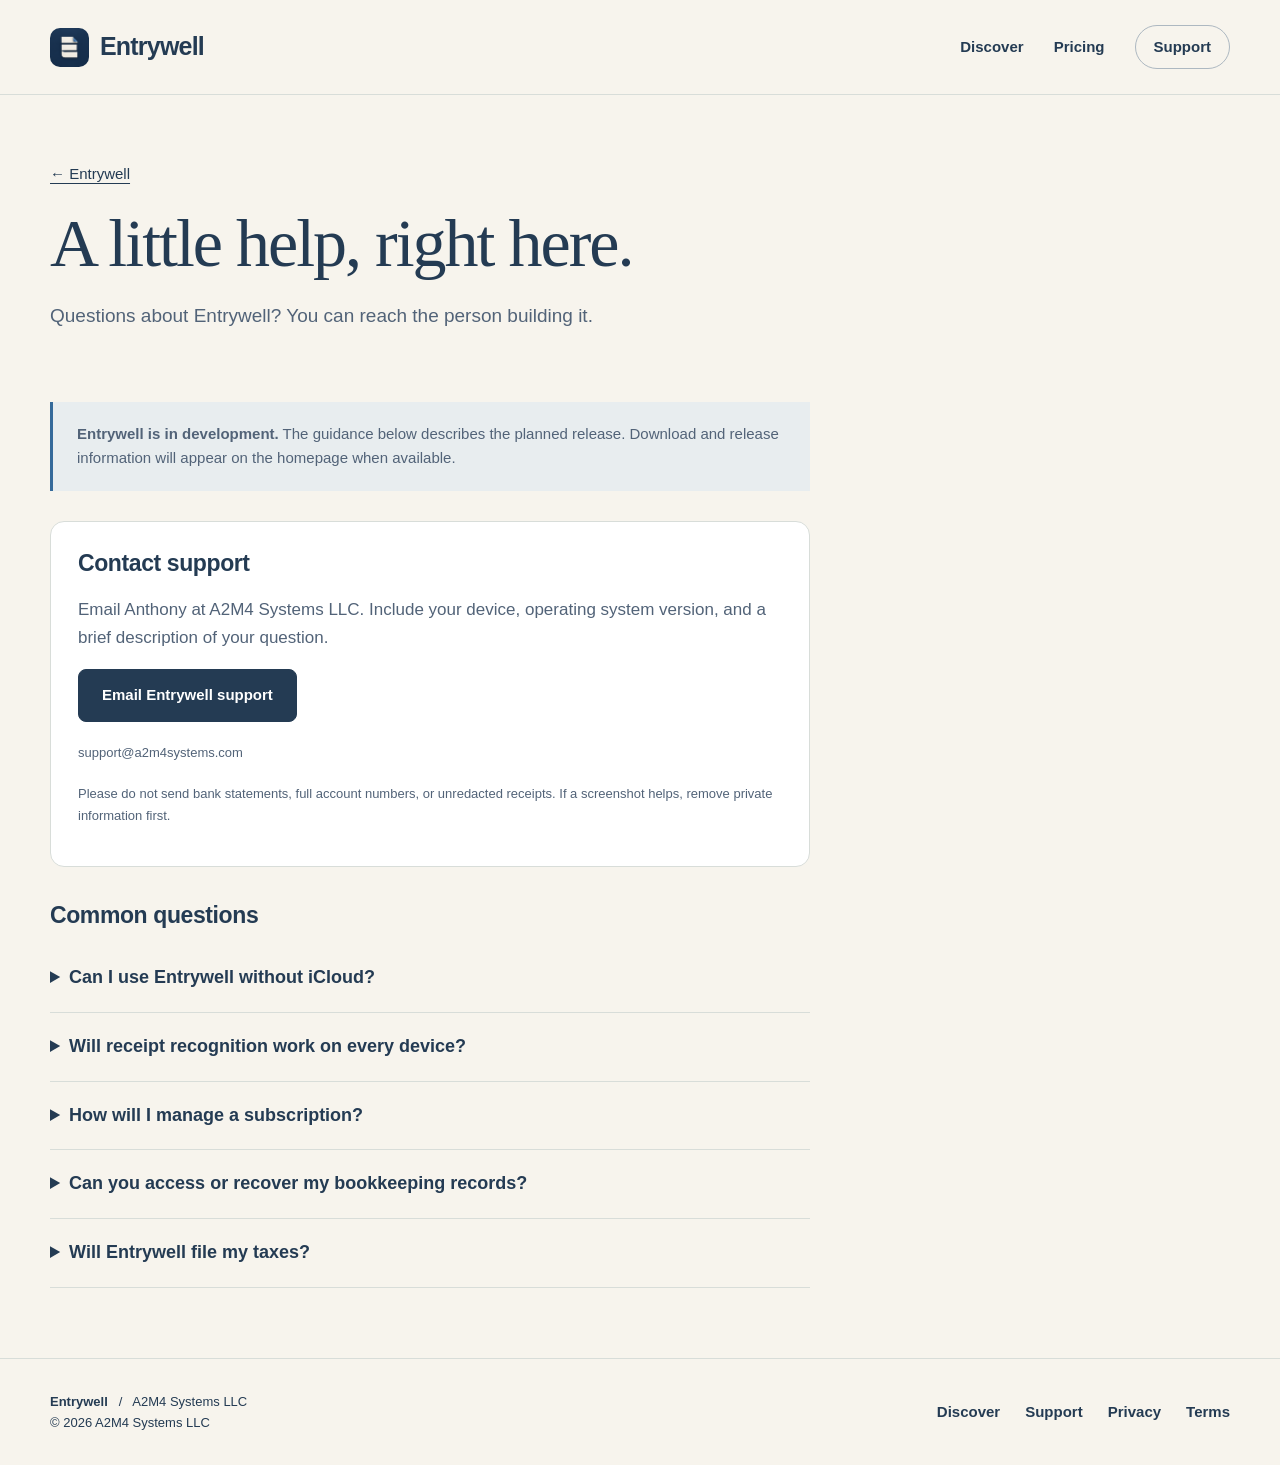
==== docs/support/index.html @ 31b5412d "scaffold repo" ====
<!doctype html>
<html lang="en"><head><meta charset="utf-8"><meta name="viewport" content="width=device-width, initial-scale=1"><title>A little help, right here. | Entrywell</title><meta name="description" content="Questions about Entrywell? You can reach the person building it."><meta name="theme-color" content="#243b53"><link rel="canonical" href="https://entrywell.app/support/"><meta property="og:type" content="website"><meta property="og:title" content="A little help, right here. | Entrywell"><meta property="og:description" content="Questions about Entrywell? You can reach the person building it."><meta property="og:url" content="https://entrywell.app/support/"><link rel="icon" href="../assets/favicon.svg" type="image/svg+xml"><link rel="stylesheet" href="../assets/styles.css"></head><body><a class="skip" href="#main">Skip to content</a><header><div class="wrap nav"><a class="brand" href="../" aria-label="Entrywell home"><img src="../assets/entrywell-icon.png" alt="" width="39" height="39">Entrywell</a><nav aria-label="Main navigation"><a class="desktop-link" href="../marketing/">Discover</a><a class="desktop-link" href="../#pricing">Pricing</a><a class="nav-support" href="../support/">Support</a></nav></div></header><main id="main" class="wrap"><div class="subhero"><a class="back" href="../">← Entrywell</a><h1>A little help, right here.</h1><p class="lead">Questions about Entrywell? You can reach the person building it.</p></div><article class="article"><div class="notice"><p><strong>Entrywell is in development.</strong> The guidance below describes the planned release. Download and release information will appear on the homepage when available.</p></div><div class="contact-card"><h2>Contact support</h2><p>Email Anthony at A2M4 Systems LLC. Include your device, operating system version, and a brief description of your question.</p><a class="button" href="mailto:support@a2m4systems.com?subject=Entrywell%20support">Email Entrywell support</a><p class="fine">support@a2m4systems.com</p><p class="fine">Please do not send bank statements, full account numbers, or unredacted receipts. If a screenshot helps, remove private information first.</p></div><h2>Common questions</h2><details><summary>Can I use Entrywell without iCloud?</summary><p>The planned app supports local-only use when iCloud is unavailable. Sync depends on your Apple account, connection, and available iCloud storage.</p></details><details><summary>Will receipt recognition work on every device?</summary><p>Receipt scanning and language-model extraction have different device requirements. The planned fallback parser handles basic receipt details when the on-device language model is unavailable. Review extracted amounts and categories before relying on them.</p></details><details><summary>How will I manage a subscription?</summary><p>Subscriptions will be managed through your Apple account. On iPhone or iPad, open Settings, tap your name, then Subscriptions. See <a href="https://support.apple.com/118428">Apple’s subscription cancellation guide</a> for help.</p></details><details><summary>Can you access or recover my bookkeeping records?</summary><p>The planned architecture does not give A2M4 Systems LLC access to your app ledger or iCloud records. Support cannot restore records you delete. Keep exports of important business records.</p></details><details><summary>Will Entrywell file my taxes?</summary><p>No. Entrywell is being built to organize records and prepare exports. Estimates and categories should be reviewed with your accountant for your circumstances.</p></details></article></main><footer><div class="wrap footer-inner"><div><span class="footer-brand">Entrywell</span> &nbsp; / &nbsp; A2M4 Systems LLC<br>© 2026 A2M4 Systems LLC</div><nav class="footer-links" aria-label="Footer navigation"><a href="../marketing/">Discover</a><a href="../support/">Support</a><a href="../privacy/">Privacy</a><a href="../terms/">Terms</a></nav></div></footer></body></html>
---- docs/assets/styles.css ----
@charset "UTF-8";
:root{--ink:#243b53;--paper:#f7f4ed;--blue:#356a9a;--brass:#c49a57;--slate:#526378;--line:#d8ddd9;--white:#fff;--green:#237153;--serif:Georgia,'Times New Roman',serif}*{box-sizing:border-box}html{scroll-behavior:smooth;scroll-padding-top:100px}body{margin:0;background:var(--paper);color:var(--ink);font:17px/1.65 -apple-system,BlinkMacSystemFont,'Segoe UI',sans-serif}a{color:inherit;text-underline-offset:4px}button,a{-webkit-tap-highlight-color:transparent}a:focus-visible,summary:focus-visible{outline:3px solid var(--blue);outline-offset:5px}img{max-width:100%;display:block}.wrap{width:min(1180px,calc(100% - 64px));margin:auto}.skip{position:fixed;top:-100px;background:white;padding:12px;z-index:99}.skip:focus{top:8px}header{border-bottom:1px solid var(--line)}.nav{display:flex;align-items:center;justify-content:space-between;gap:24px;min-height:94px}.brand{display:inline-flex;align-items:center;gap:11px;font-size:25px;font-weight:750;text-decoration:none;letter-spacing:-.8px}.brand img{width:39px;height:39px;border-radius:10px}nav{display:flex;align-items:center;gap:30px;font-size:15px;font-weight:600}nav a{text-decoration:none}nav a:hover{color:var(--blue)}.nav-support{border:1px solid #adb8c1;padding:9px 18px;border-radius:30px}.eyebrow{font-size:12px;letter-spacing:2.2px;font-weight:750;text-transform:uppercase;color:var(--slate)}.hero{display:grid;grid-template-columns:1.05fr 1fr;gap:70px;align-items:center;padding:70px 0 74px}.hero h1{font:normal clamp(56px,6.1vw,83px)/1.04 var(--serif);letter-spacing:-3.3px;margin:24px 0}.hero h1 em{color:var(--blue);font-weight:normal}.lead{font-size:19px;line-height:1.75;color:var(--slate);max-width:440px}.button{display:inline-flex;align-items:center;justify-content:center;border-radius:8px;padding:13px 23px;min-height:50px;text-decoration:none;font-weight:650;font-size:15px;background:var(--ink);color:white;border:1px solid var(--ink)}.button:hover{background:var(--blue)}.button.light{background:var(--paper);color:var(--ink);border-color:var(--paper)}.hero-actions{display:flex;align-items:center;gap:24px;margin:29px 0 18px}.text-link{font-size:15px;font-weight:650}.availability{font-size:13px;color:var(--slate)}.hero-visual{position:relative;padding:32px 48px 27px;background:#e6ebea;border-radius:100px 100px 20px 20px;min-width:0}.preview-label{text-align:center;font-size:12px;color:var(--slate);margin-top:15px;letter-spacing:.4px}.phone{max-width:330px;margin:auto;background:#fbfaf7;border:7px solid #253647;border-radius:43px;padding:15px 19px 13px;box-shadow:0 25px 40px #243b531f;color:#162d40;font-size:13px;position:relative}.phone-top{display:flex;align-items:center;justify-content:space-between;height:27px;padding:0 4px;font-size:11px;font-weight:750}.island{background:#172b3c;width:81px;height:22px;border-radius:20px}.phone-business{display:flex;align-items:center;gap:8px;margin-top:22px;font-size:12px}.phone-business img{width:22px;border-radius:6px}.phone h2{font-size:30px;margin:10px 0 15px;letter-spacing:-1px}.summary{background:var(--ink);color:white;padding:16px;border-radius:13px}.summary-top{display:flex;justify-content:space-between;font-size:11px;color:#d1dfec}.money{font-size:33px;font-weight:650;letter-spacing:-1px;font-variant-numeric:tabular-nums;line-height:1.3;margin:5px 0 10px}.summary-bottom{display:flex;justify-content:space-between;border-top:1px solid #ffffff29;padding-top:11px;font-size:11px;color:#e1e7ee}.summary-bottom strong{display:block;color:white;font-size:13px}.transactions-title{display:flex;align-items:center;justify-content:space-between;margin:20px 0 9px;font-size:14px;font-weight:700}.transactions-title small{font-weight:400;font-size:10px;color:var(--slate)}.transaction{display:grid;grid-template-columns:30px 1fr auto;gap:8px;align-items:center;padding:14px 0;border-bottom:1px solid #e5e8e7}.transaction-icon{width:28px;height:30px;display:grid;place-items:center;background:#e7edf0;border-radius:8px;color:var(--blue);font-size:15px}.transaction strong{font-size:11px;display:block}.transaction small{display:block;font-size:10px;color:var(--slate)}.transaction-amount{text-align:right;font-variant-numeric:tabular-nums}.transaction .income{color:var(--green)}.phone-scan{margin:16px 0;background:var(--blue);color:white;padding:10px;border-radius:9px;text-align:center;font-size:12px;font-weight:650}.phone-tabs{display:flex;justify-content:space-between;font-size:9px;color:var(--slate);padding:2px 0 6px}.phone-tabs span:first-child{color:var(--blue);font-weight:700}.home-indicator{height:4px;width:91px;background:#243b53;border-radius:3px;margin:7px auto 0}.floating-note{position:absolute;right:-15px;bottom:110px;background:var(--paper);border:1px solid white;border-radius:12px;padding:17px 22px;box-shadow:0 12px 22px #243b5317;font-size:12px;max-width:180px}.floating-note strong{display:block;font-size:23px;line-height:1.3}.floating-note small{font-size:11px;color:var(--slate)}.principles{display:grid;grid-template-columns:repeat(3,1fr);border-top:1px solid var(--line);border-bottom:1px solid var(--line);padding:25px 0;gap:25px;font-size:14px}.principles div{display:flex;align-items:center;gap:12px}.principles b{font-size:13px;color:var(--blue);border:1px solid #bdcbd6;border-radius:50%;width:28px;height:28px;display:grid;place-items:center;font-weight:400}.section{padding:90px 0}.section-heading{display:flex;justify-content:space-between;align-items:end;gap:45px;margin-bottom:40px}.section h2,.closing h2{font:normal clamp(35px,4vw,49px)/1.15 var(--serif);letter-spacing:-1.4px;margin:14px 0}.section-heading p{max-width:365px;color:var(--slate);font-size:16px}.features{display:grid;grid-template-columns:repeat(3,1fr);gap:35px}.feature{border-top:2px solid var(--line);padding-top:24px}.feature-number{font:italic 24px var(--serif);color:var(--blue)}.feature h3{font-size:21px;letter-spacing:-.5px;margin:19px 0 10px}.feature p{color:var(--slate);font-size:16px;margin:0}.privacy-band{background:var(--ink);color:var(--paper);border-radius:19px;padding:55px;display:grid;grid-template-columns:1fr 1fr;gap:65px;align-items:center}.privacy-band .eyebrow{color:#c4d2df}.privacy-band h2{font:normal 43px/1.2 var(--serif);letter-spacing:-1px;margin:13px 0}.privacy-band p{color:#d1dce6;font-size:16px}.privacy-band a{color:var(--paper);font-size:15px}.privacy-list{list-style:none;padding:0;margin:0}.privacy-list li{padding:16px 0;border-bottom:1px solid #ffffff26;font-size:16px}.privacy-list li:last-child{border:0}.privacy-list span{display:block;font-size:14px;color:#c4d2df;margin-top:3px}.pricing-grid{display:grid;grid-template-columns:1fr 1fr;gap:24px}.price-card{border:1px solid var(--line);border-radius:16px;background:#ffffff75;padding:32px}.price-card.pro{border-color:var(--ink);background:white}.price-top{display:flex;align-items:center;justify-content:space-between}.price-card h3{margin:0;font-size:23px}.badge{font-size:11px;text-transform:uppercase;letter-spacing:1px;color:var(--blue);background:#e9eff3;padding:5px 9px;border-radius:4px}.price{font-size:44px;font-weight:650;letter-spacing:-2px;line-height:1.2;margin:19px 0 8px}.price span{font-size:16px;color:var(--slate);font-weight:400;letter-spacing:0}.price-description{font-size:15px;color:var(--slate);margin:0 0 22px}.price-card ul{padding-left:20px;font-size:16px;margin-bottom:0}.price-card li{margin:8px 0}.fine{font-size:13px;color:var(--slate);margin-top:20px}.faq{max-width:800px}.faq h2{margin-bottom:30px}details{border-bottom:1px solid var(--line);padding:20px 0}summary{font-size:18px;cursor:pointer;font-weight:600}details p{color:var(--slate);font-size:16px;margin-bottom:0}.closing{border-top:1px solid var(--line);text-align:center;padding:60px 0 70px}.closing p{color:var(--slate)}footer{border-top:1px solid var(--line);padding:32px 0;font-size:13px}.footer-inner{display:flex;justify-content:space-between;align-items:center;gap:24px}.footer-brand{font-weight:650}.footer-links{display:flex;gap:25px;flex-wrap:wrap}.footer-links a{text-decoration:none}.subhero{padding:65px 0 40px;max-width:820px}.subhero h1{font:normal clamp(45px,6vw,68px)/1.08 var(--serif);letter-spacing:-2px;margin:19px 0}.subhero .lead{max-width:690px}.article{max-width:760px;padding-bottom:70px}.article h2{font-size:23px;line-height:1.3;margin:34px 0 13px;letter-spacing:-.4px}.article p,.article li{color:var(--slate)}.article .notice{background:#e8edef;border-left:3px solid var(--blue);padding:20px 24px;margin:10px 0 30px;font-size:15px}.article .notice p{margin:0}.contact-card{border:1px solid var(--line);border-radius:14px;padding:27px;background:white;margin:25px 0}.contact-card h2{margin-top:0}.contact-card a{overflow-wrap:anywhere}.article details{padding:19px 0}.article details h2{margin:15px 0;font-size:19px}.article ul{padding-left:22px}.date{font-size:13px;color:var(--slate)}.back{font-size:15px}.error{padding:100px 0;min-height:60vh}.error h1{font:normal 55px var(--serif)}
@media(min-width:1450px){.hero{padding-top:90px;padding-bottom:90px}}@media(max-width:950px){.hero{gap:35px}.hero-visual{padding:25px 22px}.hero h1{font-size:61px}.floating-note{right:-8px;bottom:97px;padding:13px}.privacy-band{gap:35px;padding:40px}.features{gap:23px}.hero-actions{gap:15px;flex-wrap:wrap}}@media(max-width:700px){.wrap{width:calc(100% - 38px)}.nav{min-height:80px;gap:15px}.brand{font-size:23px}.brand img{width:34px;height:34px}nav{gap:17px;font-size:14px}nav .desktop-link{display:none}.nav-support{padding:7px 14px}.hero{grid-template-columns:1fr;padding:43px 0 40px;gap:33px}.hero h1{font-size:60px;letter-spacing:-2.5px;margin:20px 0}.lead{font-size:18px}.hero-actions{margin-top:24px}.hero-visual{max-width:440px;width:100%;margin:auto;padding:27px 35px 18px;border-radius:65px 65px 16px 16px}.phone{max-width:310px}.floating-note{right:0;bottom:112px;padding:12px 14px}.principles{grid-template-columns:1fr;gap:15px;padding:23px 0}.section{padding:55px 0}.section-heading{display:block;margin-bottom:30px}.section-heading p{max-width:100%}.features{grid-template-columns:1fr;gap:30px}.feature h3{margin:10px 0}.privacy-band{grid-template-columns:1fr;gap:15px;padding:29px 24px;border-radius:13px}.privacy-band h2{font-size:36px}.pricing-grid{grid-template-columns:1fr}.price-card{padding:26px}.footer-inner{align-items:start;flex-direction:column;gap:17px}.footer-links{gap:23px}.closing{padding:43px 0}.subhero{padding:42px 0 23px}.subhero h1{font-size:49px}.article{padding-bottom:45px}.article .notice{padding:17px}.section h2{font-size:37px}.contact-card{padding:23px}.hero .eyebrow{font-size:11px;letter-spacing:1.7px}}@media(prefers-reduced-motion:reduce){html{scroll-behavior:auto}}@media print{header,footer,.hero-visual,.hero-actions{display:none}body{background:white;color:black}.wrap{width:100%}.article{max-width:none}a{color:black}}
.marketing-brand{text-align:center;padding:45px 30px;border:1px solid var(--line);border-radius:22px;background:#ecefeb}.marketing-brand img{width:min(100%,280px);height:auto;border-radius:24%;margin:auto;box-shadow:0 24px 40px #243b5326}.marketing-brand p{font:normal 26px var(--serif);margin:32px 0 10px}.marketing-brand span{font-size:11px;letter-spacing:2px;color:var(--slate)}.workflow{padding-top:10px}.workflow-row{display:grid;grid-template-columns:45px 1fr 230px;gap:30px;border-top:1px solid var(--line);padding:27px 0}.workflow-row>span{font:italic 24px var(--serif);color:var(--blue);padding-top:4px}.workflow-row h3{margin:0;font-size:23px}.workflow-row p{font-size:16px;color:var(--slate);max-width:610px}.workflow-aside{border-left:2px solid var(--brass);padding-left:24px;font-family:var(--serif);font-style:italic;align-self:center}.workflow h2{margin-bottom:37px}@media(max-width:700px){.workflow-row{grid-template-columns:28px 1fr;gap:16px}.workflow-aside{grid-column:2;margin:0}.marketing-brand{padding:35px 20px}.marketing-brand img{width:220px}}
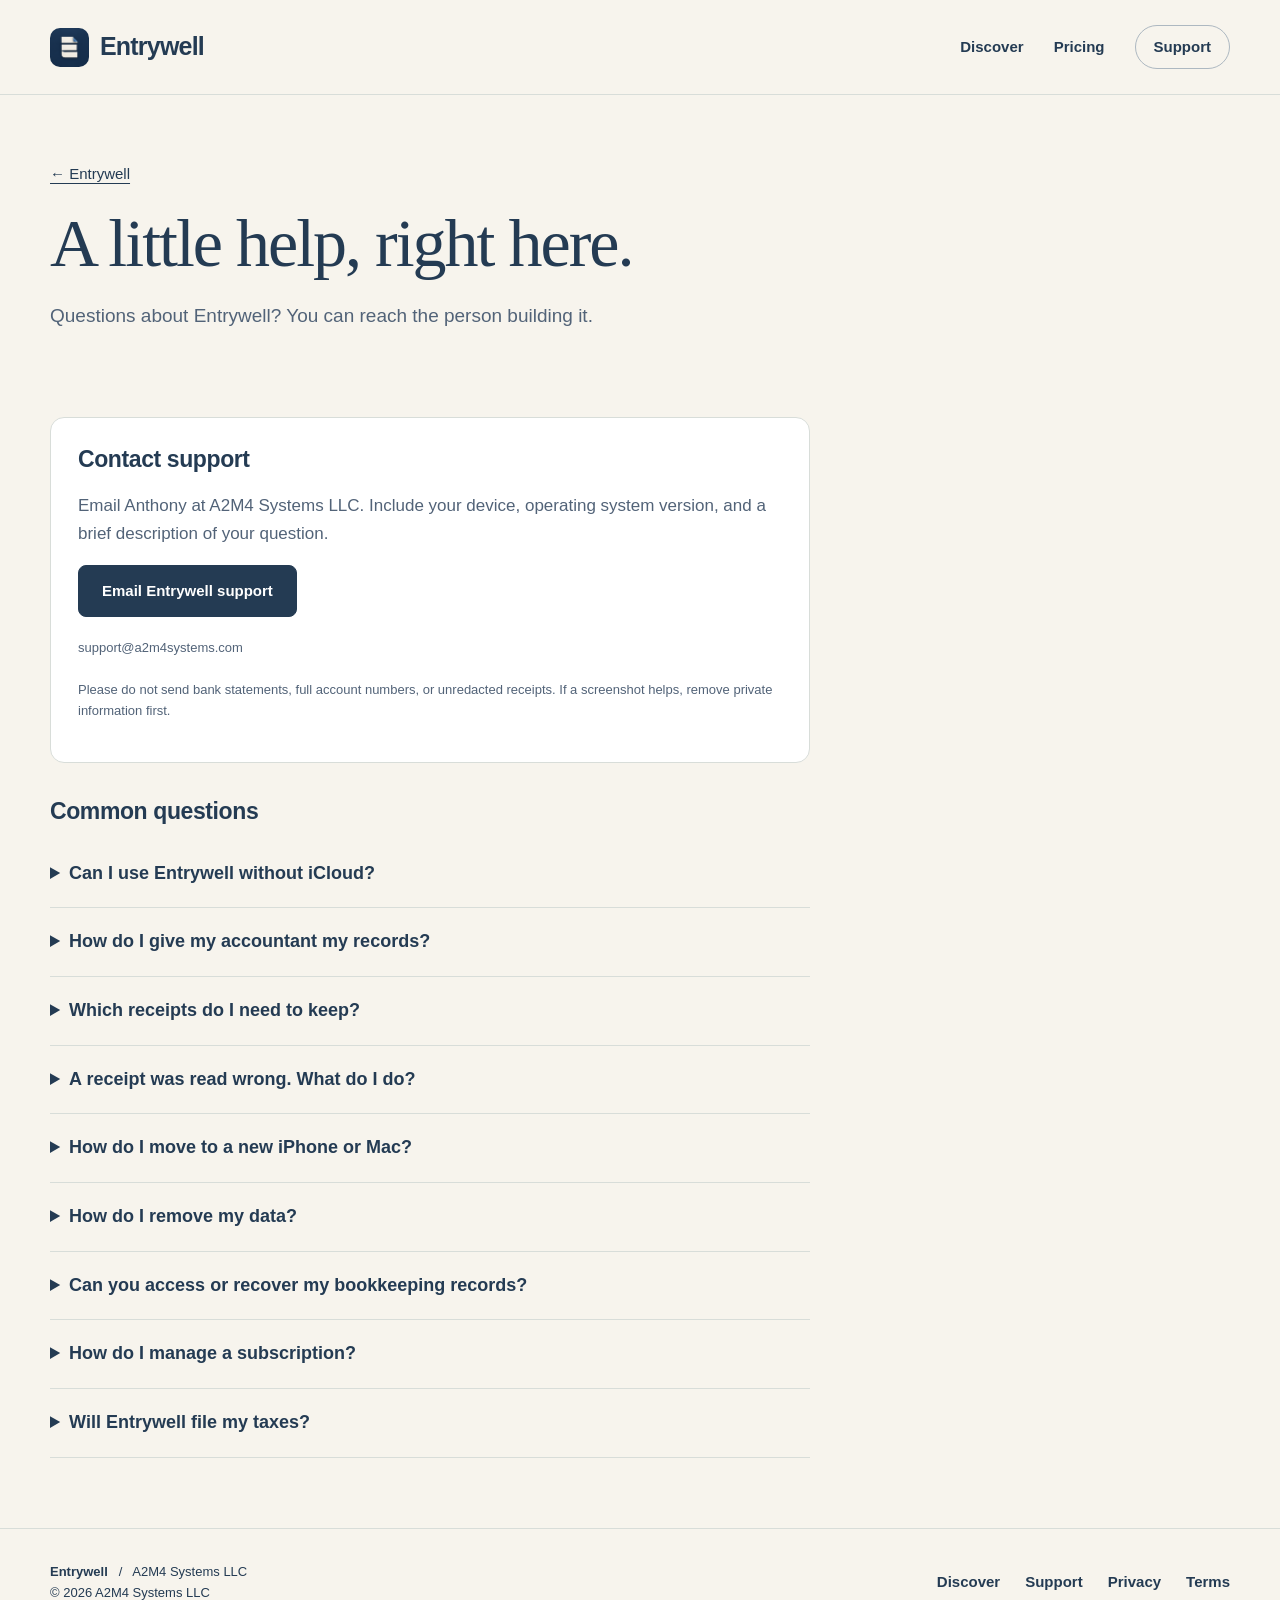
==== commit b42e10d9: "Describe the shipping app on the privacy and support pages Replace planned/in-development wording wi" ====
--- a/docs/support/index.html
+++ b/docs/support/index.html
@@ -1,2 +1,12 @@
 <!doctype html>
-<html lang="en"><head><meta charset="utf-8"><meta name="viewport" content="width=device-width, initial-scale=1"><title>A little help, right here. | Entrywell</title><meta name="description" content="Questions about Entrywell? You can reach the person building it."><meta name="theme-color" content="#243b53"><link rel="canonical" href="https://entrywell.app/support/"><meta property="og:type" content="website"><meta property="og:title" content="A little help, right here. | Entrywell"><meta property="og:description" content="Questions about Entrywell? You can reach the person building it."><meta property="og:url" content="https://entrywell.app/support/"><link rel="icon" href="../assets/favicon.svg" type="image/svg+xml"><link rel="stylesheet" href="../assets/styles.css"></head><body><a class="skip" href="#main">Skip to content</a><header><div class="wrap nav"><a class="brand" href="../" aria-label="Entrywell home"><img src="../assets/entrywell-icon.png" alt="" width="39" height="39">Entrywell</a><nav aria-label="Main navigation"><a class="desktop-link" href="../marketing/">Discover</a><a class="desktop-link" href="../#pricing">Pricing</a><a class="nav-support" href="../support/">Support</a></nav></div></header><main id="main" class="wrap"><div class="subhero"><a class="back" href="../">← Entrywell</a><h1>A little help, right here.</h1><p class="lead">Questions about Entrywell? You can reach the person building it.</p></div><article class="article"><div class="notice"><p><strong>Entrywell is in development.</strong> The guidance below describes the planned release. Download and release information will appear on the homepage when available.</p></div><div class="contact-card"><h2>Contact support</h2><p>Email Anthony at A2M4 Systems LLC. Include your device, operating system version, and a brief description of your question.</p><a class="button" href="mailto:support@a2m4systems.com?subject=Entrywell%20support">Email Entrywell support</a><p class="fine">support@a2m4systems.com</p><p class="fine">Please do not send bank statements, full account numbers, or unredacted receipts. If a screenshot helps, remove private information first.</p></div><h2>Common questions</h2><details><summary>Can I use Entrywell without iCloud?</summary><p>The planned app supports local-only use when iCloud is unavailable. Sync depends on your Apple account, connection, and available iCloud storage.</p></details><details><summary>Will receipt recognition work on every device?</summary><p>Receipt scanning and language-model extraction have different device requirements. The planned fallback parser handles basic receipt details when the on-device language model is unavailable. Review extracted amounts and categories before relying on them.</p></details><details><summary>How will I manage a subscription?</summary><p>Subscriptions will be managed through your Apple account. On iPhone or iPad, open Settings, tap your name, then Subscriptions. See <a href="https://support.apple.com/118428">Apple’s subscription cancellation guide</a> for help.</p></details><details><summary>Can you access or recover my bookkeeping records?</summary><p>The planned architecture does not give A2M4 Systems LLC access to your app ledger or iCloud records. Support cannot restore records you delete. Keep exports of important business records.</p></details><details><summary>Will Entrywell file my taxes?</summary><p>No. Entrywell is being built to organize records and prepare exports. Estimates and categories should be reviewed with your accountant for your circumstances.</p></details></article></main><footer><div class="wrap footer-inner"><div><span class="footer-brand">Entrywell</span> &nbsp; / &nbsp; A2M4 Systems LLC<br>© 2026 A2M4 Systems LLC</div><nav class="footer-links" aria-label="Footer navigation"><a href="../marketing/">Discover</a><a href="../support/">Support</a><a href="../privacy/">Privacy</a><a href="../terms/">Terms</a></nav></div></footer></body></html>+<html lang="en"><head><meta charset="utf-8"><meta name="viewport" content="width=device-width, initial-scale=1"><title>A little help, right here. | Entrywell</title><meta name="description" content="Questions about Entrywell? You can reach the person building it."><meta name="theme-color" content="#243b53"><link rel="canonical" href="https://entrywell.app/support/"><meta property="og:type" content="website"><meta property="og:title" content="A little help, right here. | Entrywell"><meta property="og:description" content="Questions about Entrywell? You can reach the person building it."><meta property="og:url" content="https://entrywell.app/support/"><link rel="icon" href="../assets/favicon.svg" type="image/svg+xml"><link rel="stylesheet" href="../assets/styles.css"></head><body><a class="skip" href="#main">Skip to content</a><header><div class="wrap nav"><a class="brand" href="../" aria-label="Entrywell home"><img src="../assets/entrywell-icon.png" alt="" width="39" height="39">Entrywell</a><nav aria-label="Main navigation"><a class="desktop-link" href="../marketing/">Discover</a><a class="desktop-link" href="../#pricing">Pricing</a><a class="nav-support" href="../support/">Support</a></nav></div></header><main id="main" class="wrap"><div class="subhero"><a class="back" href="../">← Entrywell</a><h1>A little help, right here.</h1><p class="lead">Questions about Entrywell? You can reach the person building it.</p></div><article class="article"><div class="contact-card"><h2>Contact support</h2><p>Email Anthony at A2M4 Systems LLC. Include your device, operating system version, and a brief description of your question.</p><a class="button" href="mailto:support@a2m4systems.com?subject=Entrywell%20support">Email Entrywell support</a><p class="fine">support@a2m4systems.com</p><p class="fine">Please do not send bank statements, full account numbers, or unredacted receipts. If a screenshot helps, remove private information first.</p></div><h2>Common questions</h2>
+<details><summary>Can I use Entrywell without iCloud?</summary><p>Yes. Without iCloud, Entrywell keeps your books on that device only. Sync between devices needs you to be signed in to iCloud with iCloud Drive and enough storage. In Settings, the iCloud section shows the current status.</p></details>
+<details><summary>How do I give my accountant my records?</summary><p>Open Reports, tap the export button, choose a date range (the last tax year is the default), and tap Export for CPA. You get a ZIP with a Summary.pdf (totals by Schedule C line and any missing receipts), a Transactions.csv, and a Receipts folder. Each receipt file is named with its date, vendor, and amount, so every spreadsheet row matches a file.</p></details>
+<details><summary>Which receipts do I need to keep?</summary><p>The IRS generally requires a receipt for business expenses of $75 or more, and for lodging at any amount. Entrywell reminds you about purchases missing one. Check with your accountant for your situation.</p></details>
+<details><summary>A receipt was read wrong. What do I do?</summary><p>Receipts the app is unsure about wait in your Inbox for review. You can edit the vendor, date, amount, and category on any transaction. Devices without the on-device language model use a simpler reader, so check amounts and categories before relying on them.</p></details>
+<details><summary>How do I move to a new iPhone or Mac?</summary><p>Sign in to the same iCloud account and install Entrywell. Your books download automatically. For a safety copy first, use Settings → Data → Export All Data.</p></details>
+<details><summary>How do I remove my data?</summary><p>In Settings → Data, <strong>Remove from This Device</strong> deletes this device’s copy and keeps your books in iCloud, which is what you want when handing over a device. <strong>Delete Everywhere</strong> permanently deletes your businesses from iCloud and all your devices, and asks you to type DELETE to confirm. Export your data first if you may need it.</p></details>
+<details><summary>Can you access or recover my bookkeeping records?</summary><p>No. A2M4 Systems LLC has no access to your books or your iCloud, so support cannot restore records you delete. Keep exports of important business records.</p></details>
+<details><summary>How do I manage a subscription?</summary><p>Where paid features are offered, they are managed through your Apple Account. On iPhone or iPad, open Settings, tap your name, then Subscriptions. See <a href="https://support.apple.com/118428">Apple’s subscription cancellation guide</a>.</p></details>
+<details><summary>Will Entrywell file my taxes?</summary><p>No. Entrywell organizes records and prepares exports. Tax set-aside amounts are estimates, not tax advice; review them with your accountant.</p></details>
+</article></main><footer><div class="wrap footer-inner"><div><span class="footer-brand">Entrywell</span> &nbsp; / &nbsp; A2M4 Systems LLC<br>© 2026 A2M4 Systems LLC</div><nav class="footer-links" aria-label="Footer navigation"><a href="../marketing/">Discover</a><a href="../support/">Support</a><a href="../privacy/">Privacy</a><a href="../terms/">Terms</a></nav></div></footer></body></html>
